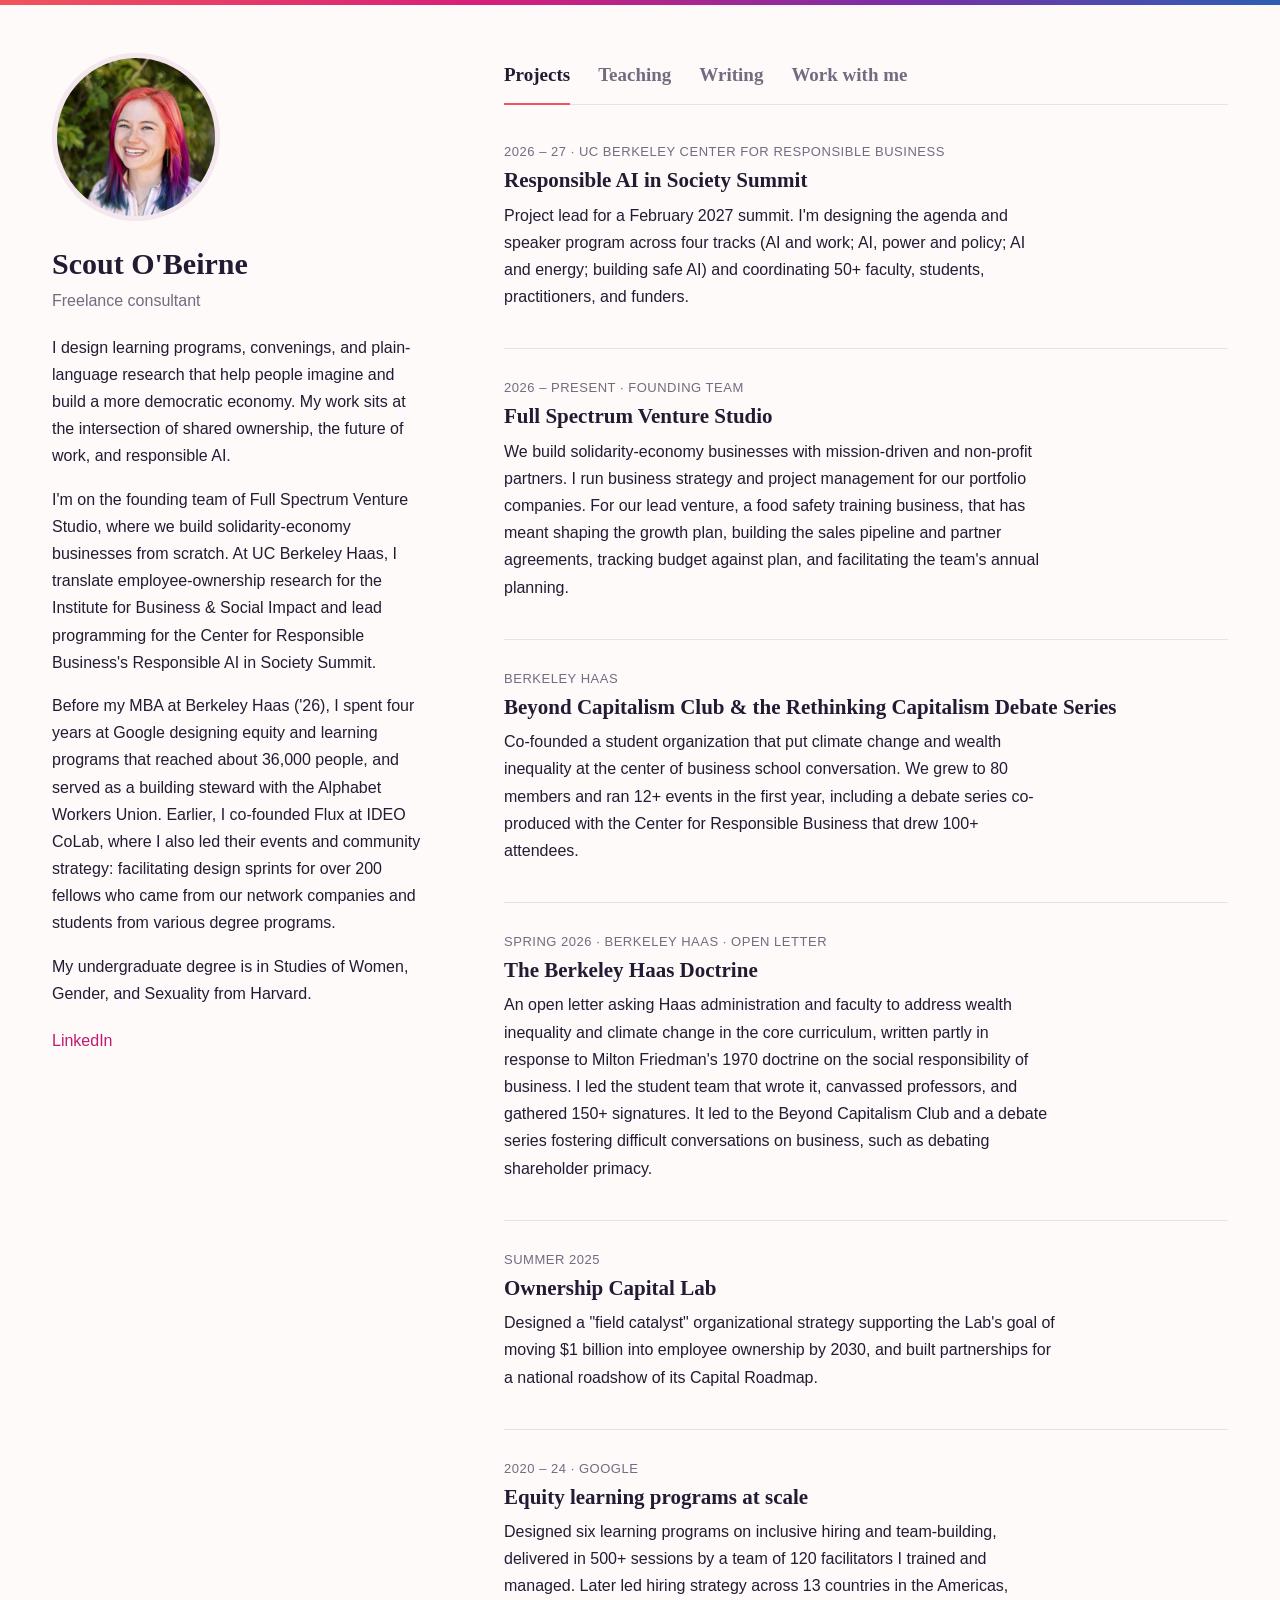
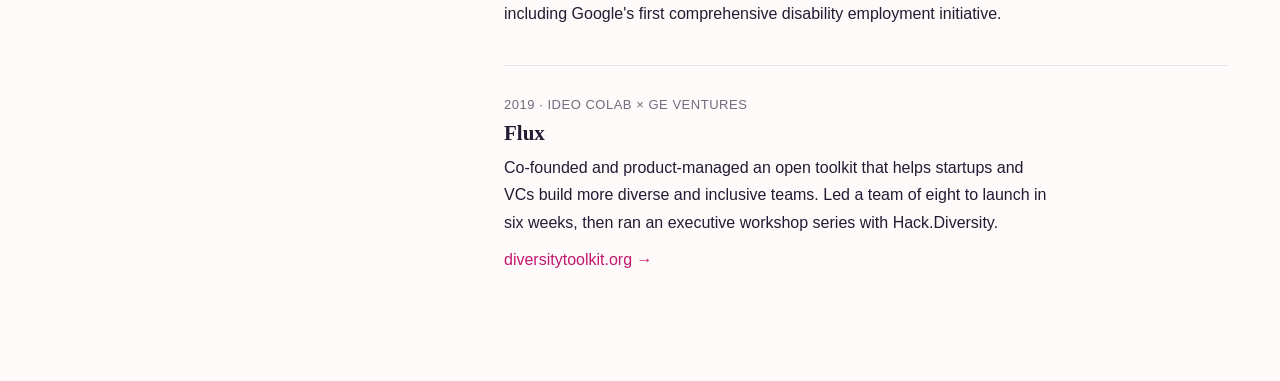
==== index.html @ 4903669e "Initial portfolio site with Reimagining Ownership syllabus Co-Authored-By: Claude Fable 5.2 <noreply" ====
<!doctype html>
<html lang="en">
<head>
  <meta charset="utf-8">
  <meta name="viewport" content="width=device-width, initial-scale=1">
  <title>Scout O'Beirne — Program design, research translation, and convening for a more democratic economy</title>
  <meta name="description" content="Scout O'Beirne designs courses, convenings, and plain-language research on shared ownership, the future of work, and responsible AI.">
  <link rel="stylesheet" href="style.css?v=3">
  <script>document.documentElement.classList.add('js');</script>
</head>
<body>

<div class="page">

  <!-- ============ LEFT: ABOUT ============ -->
  <aside class="about">
    <span class="ph headshot" data-label="headshot — images/headshot.jpg">
      <img src="images/headshot.jpg" alt="Scout O'Beirne" onerror="this.remove()">
    </span>

    <h1>Scout O'Beirne</h1>
    <p class="tagline">Freelance consultant</p>

    <p>I design learning programs, convenings, and plain-language research that help people imagine and build a more democratic economy. My work sits at the intersection of shared ownership, the future of work, and responsible AI.</p>

    <p>I'm on the founding team of Full Spectrum Venture Studio, where we build solidarity-economy businesses from scratch. At UC Berkeley Haas, I translate employee-ownership research for the Institute for Business &amp; Social Impact and lead programming for the Center for Responsible Business's Responsible AI in Society Summit.</p>

    <p>Before my MBA at Berkeley Haas ('26), I spent four years at Google designing equity and learning programs that reached about 36,000 people, and served as a building steward with the Alphabet Workers Union. Earlier, I co-founded Flux at IDEO CoLab, where I also led their events and community strategy: facilitating design sprints for over 200 fellows who came from our network companies and students from various degree programs.</p>

    <p>My undergraduate degree is in Studies of Women, Gender, and Sexuality from Harvard.</p>

    <div class="links">
      <a href="https://www.linkedin.com/in/scoutobeirne">LinkedIn</a>
      <!-- TODO: add email / Substack links when ready -->
    </div>
  </aside>

  <!-- ============ RIGHT: SECTIONS ============ -->
  <main>
    <nav class="tabs" aria-label="Sections">
      <a href="#projects">Projects</a>
      <a href="#teaching">Teaching</a>
      <a href="#writing">Writing</a>
      <a href="#work-with-me">Work with me</a>
    </nav>

    <!-- ---------- PROJECTS ---------- -->
    <section class="panel" id="projects">
      <h2>Projects</h2>

      <article class="entry">
        <span class="ph photo" data-label="images/summit.jpg">
          <img src="images/summit.jpg" alt="" onerror="this.remove()">
        </span>
        <div>
          <div class="meta">2026 – 27 · UC Berkeley Center for Responsible Business</div>
          <h3>Responsible AI in Society Summit</h3>
          <p>Project lead for a February 2027 summit. I'm designing the agenda and speaker program across four tracks (AI and work; AI, power and policy; AI and energy; building safe AI) and coordinating 50+ faculty, students, practitioners, and funders.</p>
        </div>
      </article>

      <article class="entry">
        <span class="ph photo" data-label="images/full-spectrum.jpg">
          <img src="images/full-spectrum.jpg" alt="" onerror="this.remove()">
        </span>
        <div>
          <div class="meta">2026 – present · Founding team</div>
          <h3>Full Spectrum Venture Studio</h3>
          <p>We build solidarity-economy businesses with mission-driven and non-profit partners. I run business strategy and project management for our portfolio companies. For our lead venture, a food safety training business, that has meant shaping the growth plan, building the sales pipeline and partner agreements, tracking budget against plan, and facilitating the team's annual planning.</p>
        </div>
      </article>

      <article class="entry">
        <span class="ph photo" data-label="images/beyond-capitalism.jpg">
          <img src="images/beyond-capitalism.jpg" alt="" onerror="this.remove()">
        </span>
        <div>
          <div class="meta">Berkeley Haas</div>
          <h3>Beyond Capitalism Club &amp; the Rethinking Capitalism Debate Series</h3>
          <p>Co-founded a student organization that put climate change and wealth inequality at the center of business school conversation. We grew to 80 members and ran 12+ events in the first year, including a debate series co-produced with the Center for Responsible Business that drew 100+ attendees.</p>
        </div>
      </article>

      <article class="entry">
        <span class="ph photo" data-label="images/open-letter.jpg">
          <img src="images/open-letter.jpg" alt="" onerror="this.remove()">
        </span>
        <div>
          <div class="meta">Spring 2026 · Berkeley Haas · Open letter</div>
          <h3>The Berkeley Haas Doctrine</h3>
          <p>An open letter asking Haas administration and faculty to address wealth inequality and climate change in the core curriculum, written partly in response to Milton Friedman's 1970 doctrine on the social responsibility of business. I led the student team that wrote it, canvassed professors, and gathered 150+ signatures. It led to the Beyond Capitalism Club and a debate series fostering difficult conversations on business, such as debating shareholder primacy.</p>
          <!-- <a class="more" href="#">Read the letter →</a> -->
        </div>
      </article>

      <article class="entry">
        <span class="ph photo" data-label="images/ownership-capital-lab.jpg">
          <img src="images/ownership-capital-lab.jpg" alt="" onerror="this.remove()">
        </span>
        <div>
          <div class="meta">Summer 2025</div>
          <h3>Ownership Capital Lab</h3>
          <p>Designed a "field catalyst" organizational strategy supporting the Lab's goal of moving $1 billion into employee ownership by 2030, and built partnerships for a national roadshow of its Capital Roadmap.</p>
        </div>
      </article>

      <article class="entry">
        <span class="ph photo" data-label="images/google.jpg">
          <img src="images/google.jpg" alt="" onerror="this.remove()">
        </span>
        <div>
          <div class="meta">2020 – 24 · Google</div>
          <h3>Equity learning programs at scale</h3>
          <p>Designed six learning programs on inclusive hiring and team-building, delivered in 500+ sessions by a team of 120 facilitators I trained and managed. Later led hiring strategy across 13 countries in the Americas, including Google's first comprehensive disability employment initiative.</p>
        </div>
      </article>

      <article class="entry">
        <span class="ph photo" data-label="images/flux.jpg">
          <img src="images/flux.jpg" alt="" onerror="this.remove()">
        </span>
        <div>
          <div class="meta">2019 · IDEO CoLab × GE Ventures</div>
          <h3>Flux</h3>
          <p>Co-founded and product-managed an open toolkit that helps startups and VCs build more diverse and inclusive teams. Led a team of eight to launch in six weeks, then ran an executive workshop series with Hack.Diversity.</p>
          <a class="more" href="https://www.diversitytoolkit.org/">diversitytoolkit.org →</a>
        </div>
      </article>
    </section>

    <!-- ---------- TEACHING ---------- -->
    <section class="panel" id="teaching">
      <h2>Teaching</h2>

      <article class="entry">
        <span class="ph photo" data-label="images/class.jpg">
          <img src="images/class.jpg" alt="" onerror="this.remove()">
        </span>
        <div>
          <div class="meta">Spring 2026 · MBA 294.3 · Berkeley Haas</div>
          <h3>Reimagining Ownership in Business: From Employee Equity to Economic Democracy</h3>
          <p>A six-session course I designed and led, sponsored by Robert Strand. We covered employee ownership, shareholder activism, platform co-ops and DAOs, steward ownership, and reparative approaches to the racial wealth gap, with 10+ guest practitioners and 20+ students from the MBA, JD/MBA, undergraduate, and public affairs programs.</p>
          <a class="more" href="syllabus.html">Read the syllabus →</a>
        </div>
      </article>

      <article class="entry">
        <span class="ph photo" data-label="images/facilitation.jpg">
          <img src="images/facilitation.jpg" alt="" onerror="this.remove()">
        </span>
        <div>
          <div class="meta">2018 – present</div>
          <h3>Workshops &amp; facilitation</h3>
          <p>From a 100-person cohort on the history of race and racism in the US at Google, to half-day sessions with C-level executives at Boston tech firms, to hands-on AI workshops that got a six-person team using AI in daily operations.</p>
        </div>
      </article>
    </section>

    <!-- ---------- WRITING ---------- -->
    <section class="panel" id="writing">
      <h2>Writing</h2>

      <article class="entry">
        <span class="ph photo" data-label="images/power-act.jpg">
          <img src="images/power-act.jpg" alt="" onerror="this.remove()">
        </span>
        <div>
          <div class="meta">November 2026 · Berkeley Haas IBSI</div>
          <h3>The POWER Act series <span class="soon">Coming soon</span></h3>
          <p>A blog series translating UC Berkeley's state-commissioned research on employee ownership in California into plain language, for readers from policymakers to business owners.</p>
          <!-- TODO: link each post here as it publishes -->
        </div>
      </article>

      <article class="entry">
        <span class="ph photo" data-label="images/poets-quants.jpg">
          <img src="images/poets-quants.jpg" alt="" onerror="this.remove()">
        </span>
        <div>
          <div class="meta">2026 · Press</div>
          <h3>Poets&amp;Quants 100 Best &amp; Brightest MBAs</h3>
          <p>Profiled in the Class of 2026 list.</p>
          <a class="more" href="https://poetsandquants.com/2026/04/29/2026-best-brightest-mba-scout-obeirne-uc-berkeley-haas/">Read the profile →</a>
        </div>
      </article>

      <article class="entry">
        <span class="ph photo" data-label="images/essays.jpg">
          <img src="images/essays.jpg" alt="" onerror="this.remove()">
        </span>
        <div>
          <div class="meta">Blog</div>
          <h3>Essays <span class="soon">Coming soon</span></h3>
          <p>Notes on ownership, work, and what business school doesn't teach.</p>
        </div>
      </article>
    </section>

    <!-- ---------- WORK WITH ME ---------- -->
    <section class="panel" id="work-with-me">
      <h2>Work with me</h2>
      <p class="intro">I take on a small number of freelance projects. These are the kinds of work I do most often.</p>

      <ul class="services">
        <li>
          <strong>AI enablement for small teams</strong>
          Practical workshops and builds that get mission-driven teams using AI tools for modeling, research synthesis, and operations. I teach responsible use alongside the tools: where AI helps, where it shouldn't replace human judgment, and how to adopt it in ways that are fair to the people doing the work.
        </li>
        <li>
          <strong>Curriculum &amp; learning design</strong>
          Courses, workshop series, and facilitator training, from a single session to a program delivered to thousands of people.
        </li>
        <li>
          <strong>Research translation &amp; writing</strong>
          Turning academic research and stakeholder interviews into briefs, blog series, and briefings that non-specialists will read.
        </li>
        <li>
          <strong>Convening &amp; program design</strong>
          Agendas, speaker programs, and facilitation for summits, debates, and working sessions.
        </li>
        <li>
          <strong>Ownership &amp; solidarity-economy strategy</strong>
          Field research, partnership building, and organizational strategy for groups working on employee ownership and adjacent models.
        </li>
      </ul>

      <a class="cta" href="mailto:scout@fullspectrum.com">Get in touch</a>
    </section>
  </main>
</div>

<script>
  (function () {
    var tabs = document.querySelectorAll('.tabs a');
    var panels = document.querySelectorAll('.panel');
    function show() {
      var id = (location.hash || '#projects').slice(1);
      if (!document.getElementById(id)) id = 'projects';
      panels.forEach(function (p) { p.classList.toggle('active', p.id === id); });
      tabs.forEach(function (t) { t.classList.toggle('active', t.getAttribute('href') === '#' + id); });
    }
    tabs.forEach(function (t) {
      t.addEventListener('click', function (e) {
        e.preventDefault();
        history.replaceState(null, '', t.getAttribute('href'));
        show();
      });
    });
    window.addEventListener('hashchange', show);
    show();
  })();
</script>
</body>
</html>
---- style.css ----
:root {
  /* Palette sampled from the headshot: coral roots, magenta, violet, blue tips */
  --coral: #f2545b;
  --magenta: #d61f7a;
  --violet: #7a2ea6;
  --blue: #2c5fb3;
  --fade: linear-gradient(90deg, var(--coral), var(--magenta) 38%, var(--violet) 70%, var(--blue));
  --bg: #fdfaf9;
  --ink: #231b33;
  --muted: #736b80;
  --line: #eddfe6;
  --accent: #c2186f;
  --accent-soft: #fbe4ef;
  --ph: #f4e8ee;
  --serif: "Iowan Old Style", "Palatino Linotype", Palatino, Georgia, serif;
  --sans: -apple-system, BlinkMacSystemFont, "Segoe UI", Roboto, Helvetica, Arial, sans-serif;
}

* { box-sizing: border-box; }

html { scroll-behavior: smooth; }

body {
  margin: 0;
  background: var(--bg);
  color: var(--ink);
  font-family: var(--sans);
  font-size: 16px;
  line-height: 1.7;
  -webkit-font-smoothing: antialiased;
  border-top: 5px solid;
  border-image: var(--fade) 1;
}

a { color: var(--accent); text-decoration: none; }
a:hover { color: var(--violet); text-decoration: underline; text-underline-offset: 3px; }

h1, h2, h3 { font-family: var(--serif); font-weight: 600; line-height: 1.25; margin: 0; }

/* ---------- Home layout ---------- */

.page {
  max-width: 1240px;
  margin: 0 auto;
  padding: 48px 32px 80px;
  display: grid;
  grid-template-columns: minmax(280px, 380px) 1fr;
  gap: 72px;
}

.about { position: sticky; top: 48px; align-self: start; }

.headshot {
  width: 168px;
  aspect-ratio: 1;
  border-radius: 50%;
  margin-bottom: 24px;
  padding: 5px;
  background: linear-gradient(180deg, var(--coral), var(--magenta) 40%, var(--violet) 72%, var(--blue));
}
.headshot img { border-radius: 50%; object-position: center 22%; }
.headshot::after { inset: 5px; border-radius: 50%; background: var(--ph); }

.about h1 { font-size: 30px; margin-bottom: 4px; }
.about .tagline { color: var(--muted); margin: 0 0 20px; }
.about p { margin: 0 0 16px; }

.links { display: flex; flex-wrap: wrap; gap: 6px 20px; margin-top: 20px; font-weight: 500; }

/* ---------- Tabs ---------- */

.tabs {
  display: flex;
  flex-wrap: wrap;
  gap: 4px 28px;
  border-bottom: 1px solid var(--line);
  margin-bottom: 8px;
}

.tabs a {
  font-family: var(--serif);
  font-size: 19px;
  font-weight: 600;
  color: var(--muted);
  padding: 6px 0 12px;
  border-bottom: 2px solid transparent;
  margin-bottom: -1px;
}
.tabs a:hover { color: var(--ink); text-decoration: none; }
.tabs a.active { color: var(--ink); border-bottom-color: var(--accent); }
.tabs a:nth-child(1).active { border-bottom-color: var(--coral); }
.tabs a:nth-child(2).active { border-bottom-color: var(--magenta); }
.tabs a:nth-child(3).active { border-bottom-color: var(--violet); }
.tabs a:nth-child(4).active { border-bottom-color: var(--blue); }

.js .panel { display: none; }
.js .panel.active { display: block; }
.panel > h2 { font-size: 22px; margin: 40px 0 0; }
.js .panel > h2 { display: none; }
.panel > .intro { color: var(--muted); margin: 20px 0 0; max-width: 62ch; }

/* ---------- Entries ---------- */

.entry {
  display: grid;
  grid-template-columns: 200px 1fr;
  gap: 28px;
  padding: 28px 0;
  border-bottom: 1px solid var(--line);
}
.entry:last-child { border-bottom: 0; }

.entry .photo { width: 100%; aspect-ratio: 4 / 3; border-radius: 6px; }

.entry .meta {
  font-size: 13px;
  letter-spacing: 0.04em;
  text-transform: uppercase;
  color: var(--muted);
  margin-bottom: 4px;
}
.entry h3 { font-size: 21px; margin-bottom: 8px; }
.entry p { margin: 0 0 10px; max-width: 62ch; }
.entry .more { font-weight: 500; }
.soon {
  display: inline-block;
  font-size: 12px;
  letter-spacing: 0.04em;
  text-transform: uppercase;
  background: var(--accent-soft);
  color: var(--accent);
  border-radius: 99px;
  padding: 1px 10px;
  margin-left: 6px;
  vertical-align: 2px;
  font-family: var(--sans);
  font-weight: 600;
}

/* Photo slots: show a labelled placeholder until the image file exists */
.ph {
  background: var(--ph);
  position: relative;
  overflow: hidden;
  display: block;
}
.ph::after {
  content: attr(data-label);
  position: absolute;
  inset: 0;
  display: flex;
  align-items: center;
  justify-content: center;
  text-align: center;
  padding: 10px;
  font-size: 12px;
  color: var(--muted);
}
.ph img { position: relative; z-index: 1; width: 100%; height: 100%; object-fit: cover; display: block; }

/* Entry photos are switched off until real images are ready.
   Delete this block to bring the photo column back. */
.entry { grid-template-columns: 1fr; }
.entry .photo { display: none; }

/* ---------- Services ---------- */

.services { list-style: none; padding: 0; margin: 12px 0 0; }
.services li { padding: 22px 0; border-bottom: 1px solid var(--line); max-width: 68ch; }
.services li:last-child { border-bottom: 0; }
.services strong { font-family: var(--serif); font-size: 19px; display: block; margin-bottom: 4px; }

.cta {
  display: inline-block;
  margin-top: 20px;
  background: linear-gradient(90deg, var(--magenta), var(--violet) 60%, var(--blue));
  color: #fff;
  padding: 10px 22px;
  border-radius: 99px;
  font-weight: 600;
}
.cta:hover { color: #fff; text-decoration: none; opacity: 0.9; }

/* ---------- Syllabus page ---------- */

.doc { max-width: 760px; margin: 0 auto; padding: 40px 24px 96px; }
.doc .back { font-weight: 500; }
.doc header { margin: 36px 0 32px; }
.doc .kicker { font-size: 13px; letter-spacing: 0.06em; text-transform: uppercase; color: var(--muted); }
.doc h1 { font-size: 38px; margin: 6px 0 20px; }
.doc .facts {
  display: grid;
  grid-template-columns: max-content 1fr;
  gap: 4px 20px;
  margin: 28px 0 0;
  padding: 20px 0;
  border-top: 1px solid var(--line);
  border-bottom: 1px solid var(--line);
  font-size: 15px;
}
.doc .facts dt { color: var(--muted); }
.doc .facts dd { margin: 0; }
.doc .toc { margin: 28px 0 0; padding: 0; list-style: none; counter-reset: c; }
.doc .toc li { counter-increment: c; padding: 3px 0; }
.doc .toc li::before { content: counter(c) "  "; color: var(--muted); margin-right: 10px; font-variant-numeric: tabular-nums; }

.session { padding-top: 44px; margin-top: 44px; border-top: 1px solid var(--line); }
.session .num { font-size: 13px; letter-spacing: 0.06em; text-transform: uppercase; color: var(--accent); font-weight: 600; }
.session h2 { font-size: 27px; margin: 4px 0 16px; }
.session .question {
  font-family: var(--serif);
  font-size: 20px;
  font-style: italic;
  border-left: 3px solid;
  border-image: linear-gradient(180deg, var(--coral), var(--magenta), var(--violet), var(--blue)) 1;
  padding-left: 18px;
  margin: 0 0 24px;
}
.session h3 {
  font-family: var(--sans);
  font-size: 13px;
  letter-spacing: 0.06em;
  text-transform: uppercase;
  color: var(--muted);
  margin: 26px 0 8px;
}
.session ul { margin: 0; padding-left: 20px; }
.session li { margin-bottom: 6px; }
.session li ul { margin-top: 6px; }

.doc footer { margin-top: 56px; padding-top: 24px; border-top: 1px solid var(--line); color: var(--muted); font-size: 14px; }

/* ---------- Small screens ---------- */

@media (max-width: 880px) {
  .page { grid-template-columns: 1fr; gap: 40px; padding: 32px 16px 64px; }
  .about { position: static; }
  .headshot { width: 128px; }
  .entry { grid-template-columns: 1fr; gap: 16px; }
  .entry .photo { max-width: 420px; }
  .doc { padding: 28px 16px 72px; }
  .doc h1 { font-size: 30px; }
}
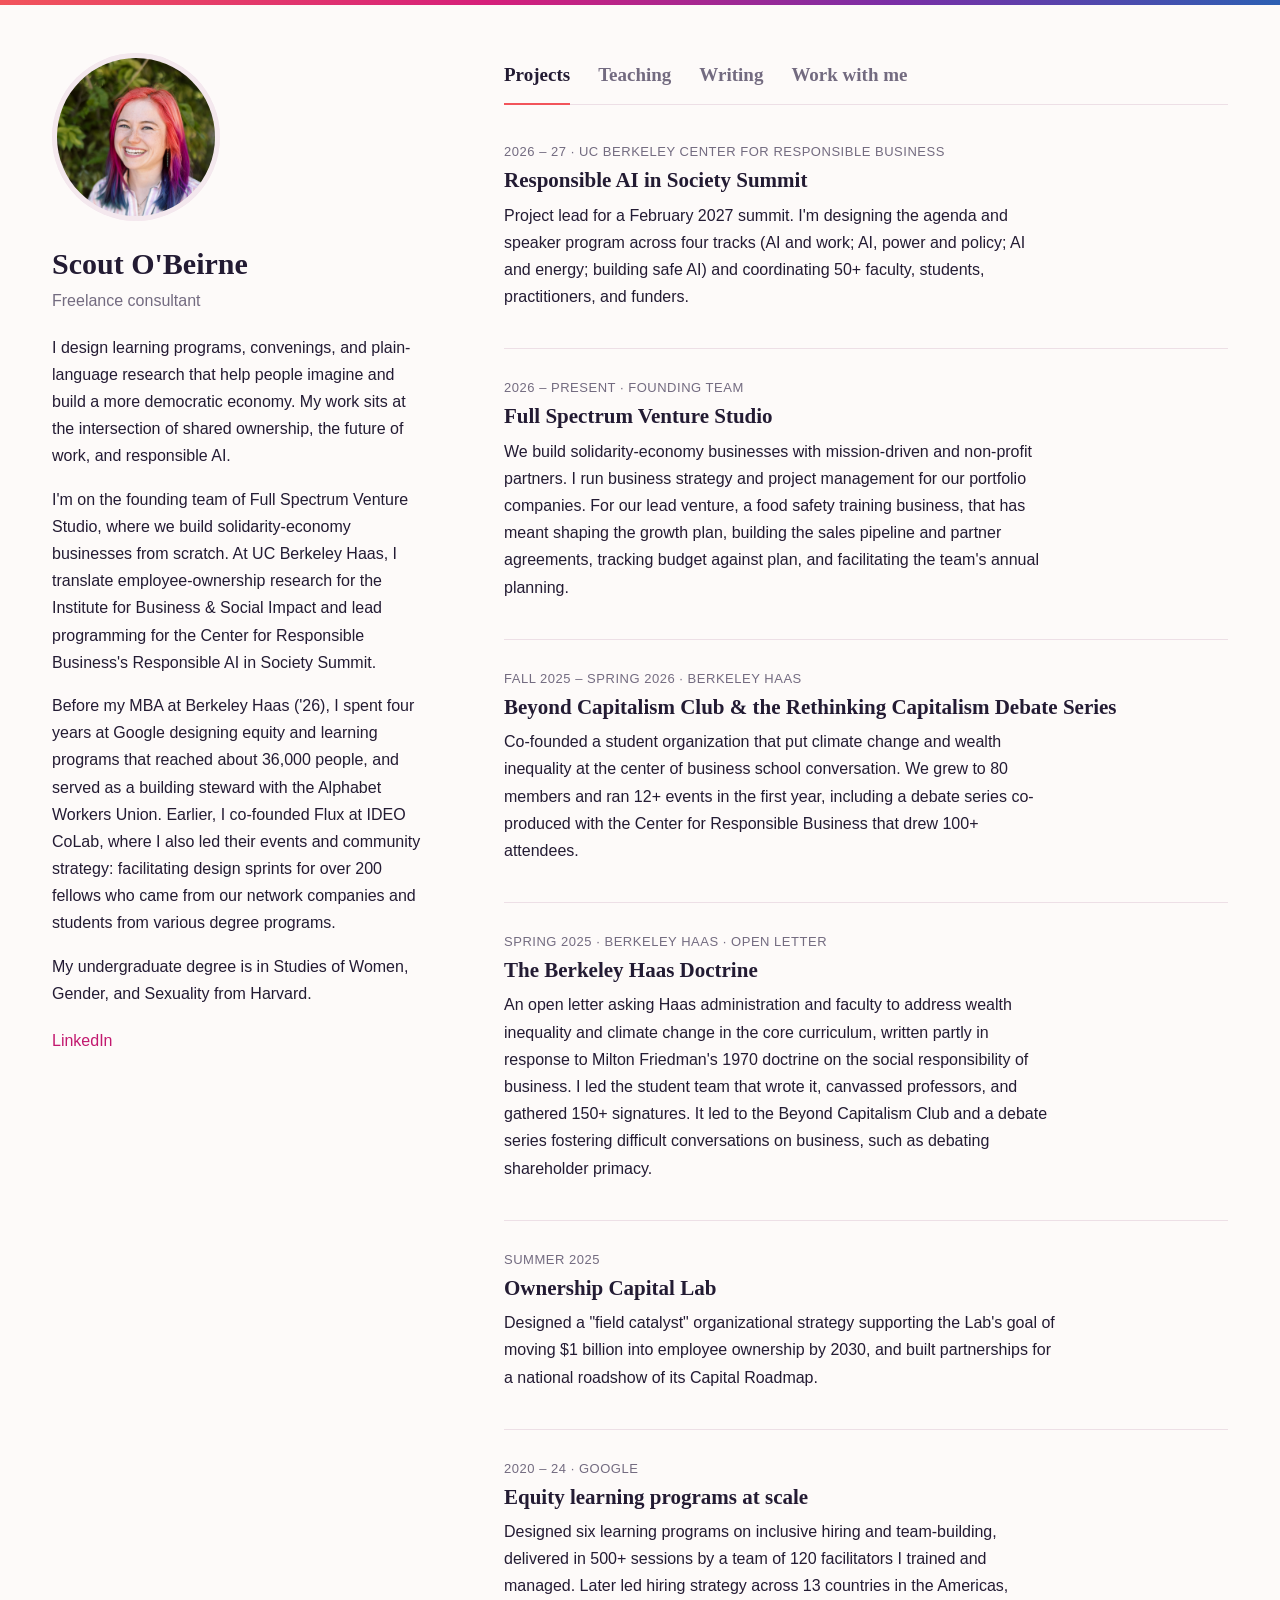
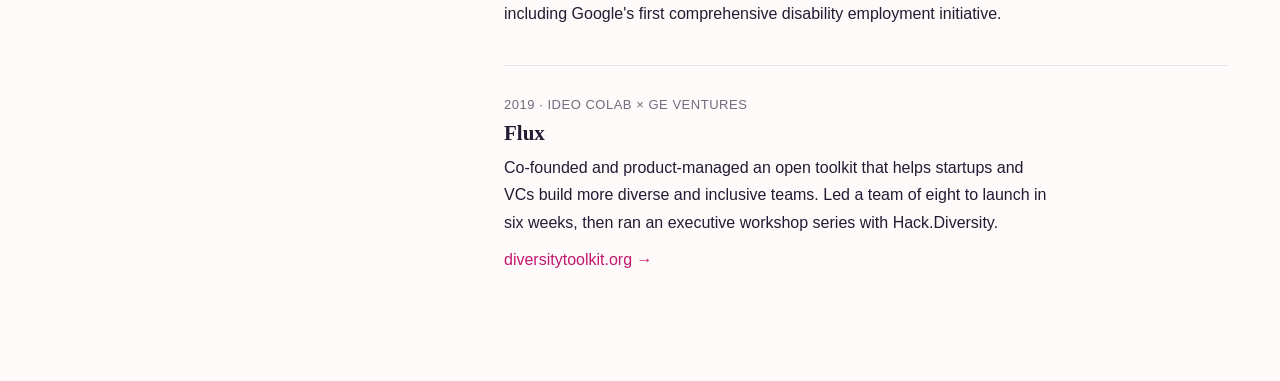
==== commit 5c5728ee: "Correct open letter and club dates Co-Authored-By: Claude Fable 5.2 <noreply@anthropic.com>" ====
--- a/index.html
+++ b/index.html
@@ -75,7 +75,7 @@
           <img src="images/beyond-capitalism.jpg" alt="" onerror="this.remove()">
         </span>
         <div>
-          <div class="meta">Berkeley Haas</div>
+          <div class="meta">Fall 2025 – Spring 2026 · Berkeley Haas</div>
           <h3>Beyond Capitalism Club &amp; the Rethinking Capitalism Debate Series</h3>
           <p>Co-founded a student organization that put climate change and wealth inequality at the center of business school conversation. We grew to 80 members and ran 12+ events in the first year, including a debate series co-produced with the Center for Responsible Business that drew 100+ attendees.</p>
         </div>
@@ -86,7 +86,7 @@
           <img src="images/open-letter.jpg" alt="" onerror="this.remove()">
         </span>
         <div>
-          <div class="meta">Spring 2026 · Berkeley Haas · Open letter</div>
+          <div class="meta">Spring 2025 · Berkeley Haas · Open letter</div>
           <h3>The Berkeley Haas Doctrine</h3>
           <p>An open letter asking Haas administration and faculty to address wealth inequality and climate change in the core curriculum, written partly in response to Milton Friedman's 1970 doctrine on the social responsibility of business. I led the student team that wrote it, canvassed professors, and gathered 150+ signatures. It led to the Beyond Capitalism Club and a debate series fostering difficult conversations on business, such as debating shareholder primacy.</p>
           <!-- <a class="more" href="#">Read the letter →</a> -->
